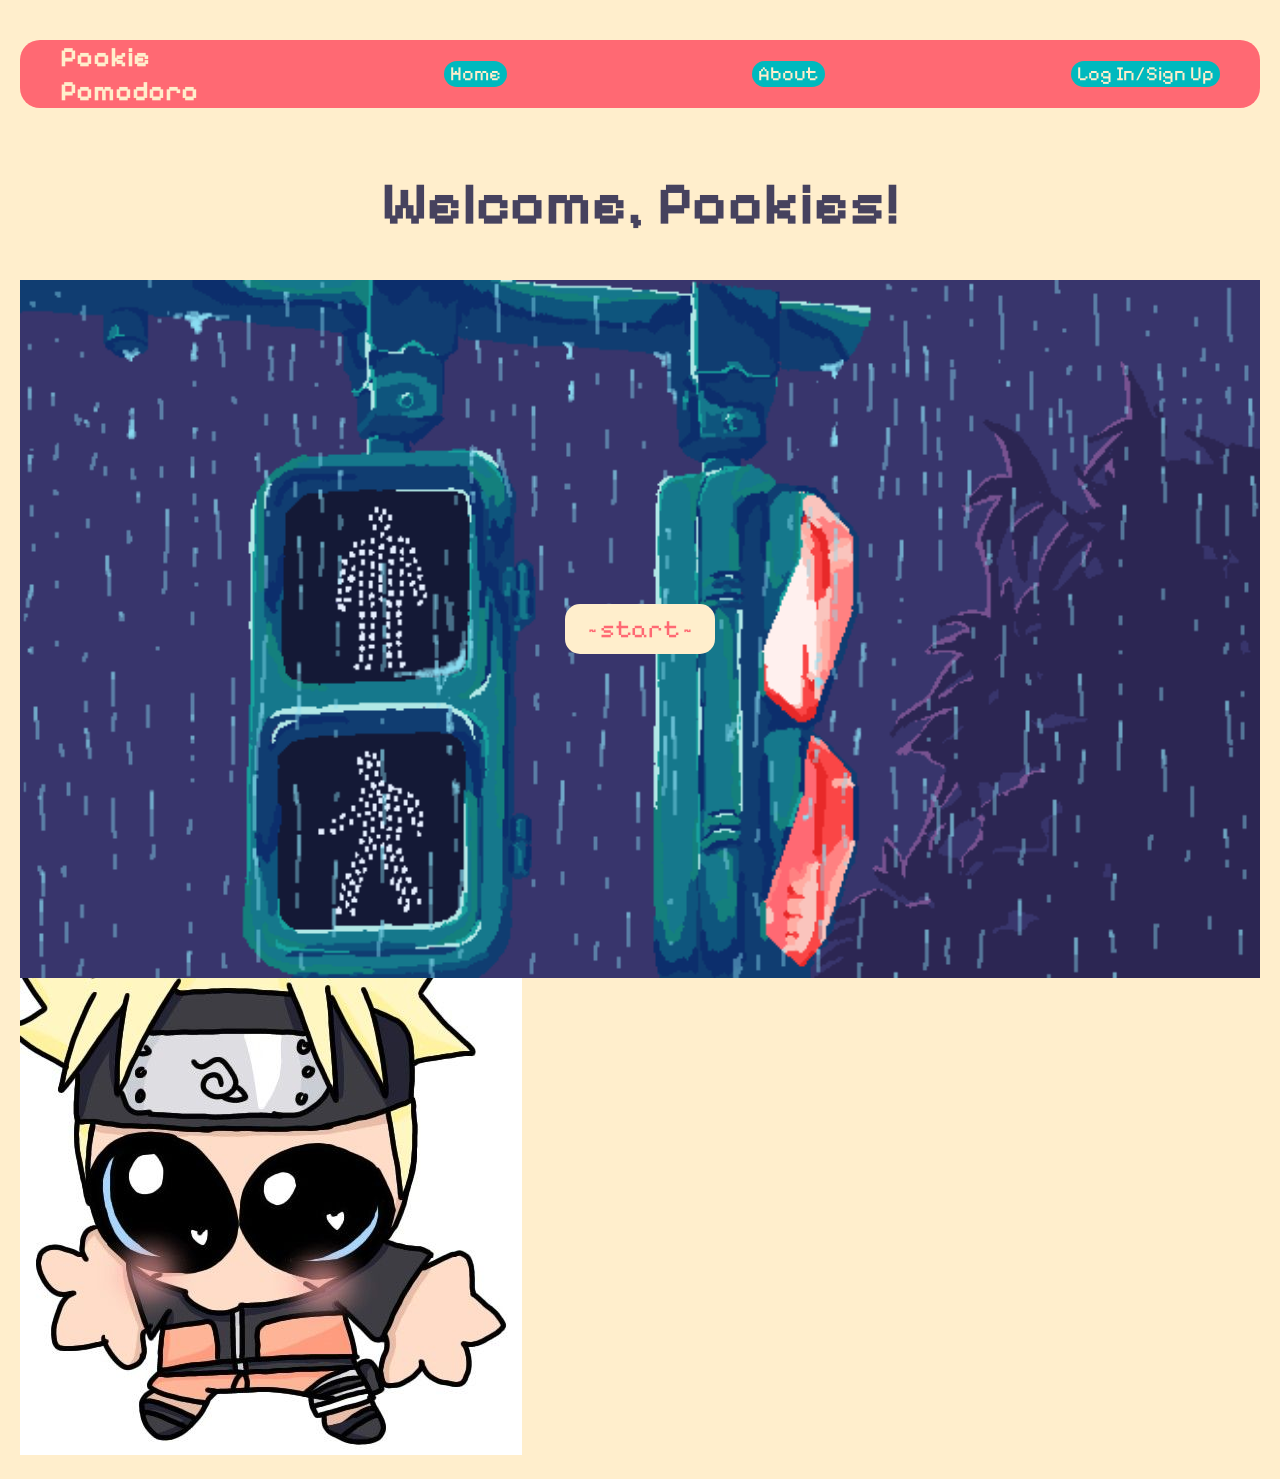
==== index.html @ 42515e3d "Add files via upload" ====
<!doctype html>
<html>
  <head>
    <title>Pookie Pomodoro!</title>
    <meta charset="UTF-8" />
    <meta
      name="description"
      content="Productivity site for to do lists, timers and tracking progress."
    />
    <meta
      name="keywords"
      content="pomodoro, timer, to do lists, tracker, productivity"
    />
    <meta name="author" content="Brianna Steakley" />
    <meta http-equiv="X-UA-Compatible" content="IE=edge" />
    <meta name="viewport" content="width=device-width, initial-scale=1.0" />
    <link rel="stylesheet" href="CSS/style.css" />
    <link
      href="https://fonts.googleapis.com/css2?family=Pixelify+Sans:wght@400..700&display=swap"
      rel="stylesheet"
    />
    <link
      href="https://fonts.googleapis.com/css2?family=Indie+Flower&family=Pixelify+Sans:wght@400..700&display=swap"
      rel="stylesheet"
    />
  </head>
  <body>
    <nav class="navbar">
      <ul>
        <div class="logo">Pookie<br />Pomodoro</div>
        <!--fullscreen button-->
        <!-- AFTER SIGN IN BE ABLE TO:
                - music pop up box: change music, volume, add spotify/youtube playlist
                - edit to do list
                - see progress statistics-->
        <a href="index.html"><button>Home</button></a>
        <a href="about.html"><button>About</button></a>
        <a href="login-signup.html"><button>Log In/Sign Up</button></a>
      </ul>
    </nav>
    <h1>Welcome, Pookies!</h1>
    <div class="image-start">
      <img
        src="Animations/stop_light.gif"
        alt="Stop Light Animation"
        class="full-screen-img"
      />
      <a href="dashboard.html">
        <button class="start button">~start~</button>
      </a>
    </div>
    <img
      src="Images/placeholder-image.jpg"
      alt="Placeholder for a character animation"
    />
    <script src="example.js"></script>
  </body>
</html>
---- CSS/style.css ----
body {
    background-color: #FFEECC;
    margin: 20px; 
cursor: url("../Images/cursor.png"), auto;}

main{
    margin: 20px;
}

h1{
    color: #46425E; 
    font-family: "Pixelify Sans", sans-serif;
    font-size: 60px;
    text-align: center;
}

.navbar ul{
    list-style-type: none; /*remove bulletpoints*/
    font-family: "Pixelify Sans", sans-serif;
    font-size: 20px;
    text-decoration: none; /*remove underline*/
    background-color: #FF6973;
    overflow: hidden;
    border-radius: 20px; /*rounded corners*/
    display: flex;
    align-items: center;
    justify-content: space-between;
    width: 100%;
    padding-right: 40px;

}

/*hover color*/
.navbar button:hover{ /*changes color of link when hovered over*/
    color: #46425E
}

.navbar {
    display: flex;
    justify-content: space-between;
    align-items: center;
    width: 100%;
}

.logo {
    color: #FFEECC;
    font-family: "Pixelify Sans", sans-serif;
    font-size: 28px;
    font-weight: 700;
}


.navbar button{
    font-size: 20px;
    background-color: #00B9BE;
    color: #FFEECC;
    font-family: "Pixelify Sans", sans-serif;
    border-radius: 15px; 
    border: none;
}

.full-screen-img {
    width: 100%;
    height: auto;
    display: block;
}

.image-start {
    position: relative;
    width: 100%;
}

.image-start img {
    display: block;
    width: 100%;
}

.start {
    position: absolute;
    top: 50%;
    left: 50%;
    transform: translate(-50%, -50%);

    font-family: "Pixelify Sans", sans-serif;
    background-color: #FFEECC;
    border: none;
    font-size: 25px;
    text-align: center;
    text-decoration: none;
    border-radius: 15px;
    color: #FF6973;
    padding: 10px 20px;
}

/* hover color */
.start:hover {
    color: #00B9BE;
}

h2{
        color: #FF6973; 
    font-family: "Pixelify Sans", sans-serif;
    font-size: 30px;
    text-align: center;
}

h3{
    color: #FF6973; 
    font-family: "Pixelify Sans", sans-serif;
    font-size: 30px;
}

p{
        font-family: "Indie Flower", sans-serif;
        color: #46425E; 
}
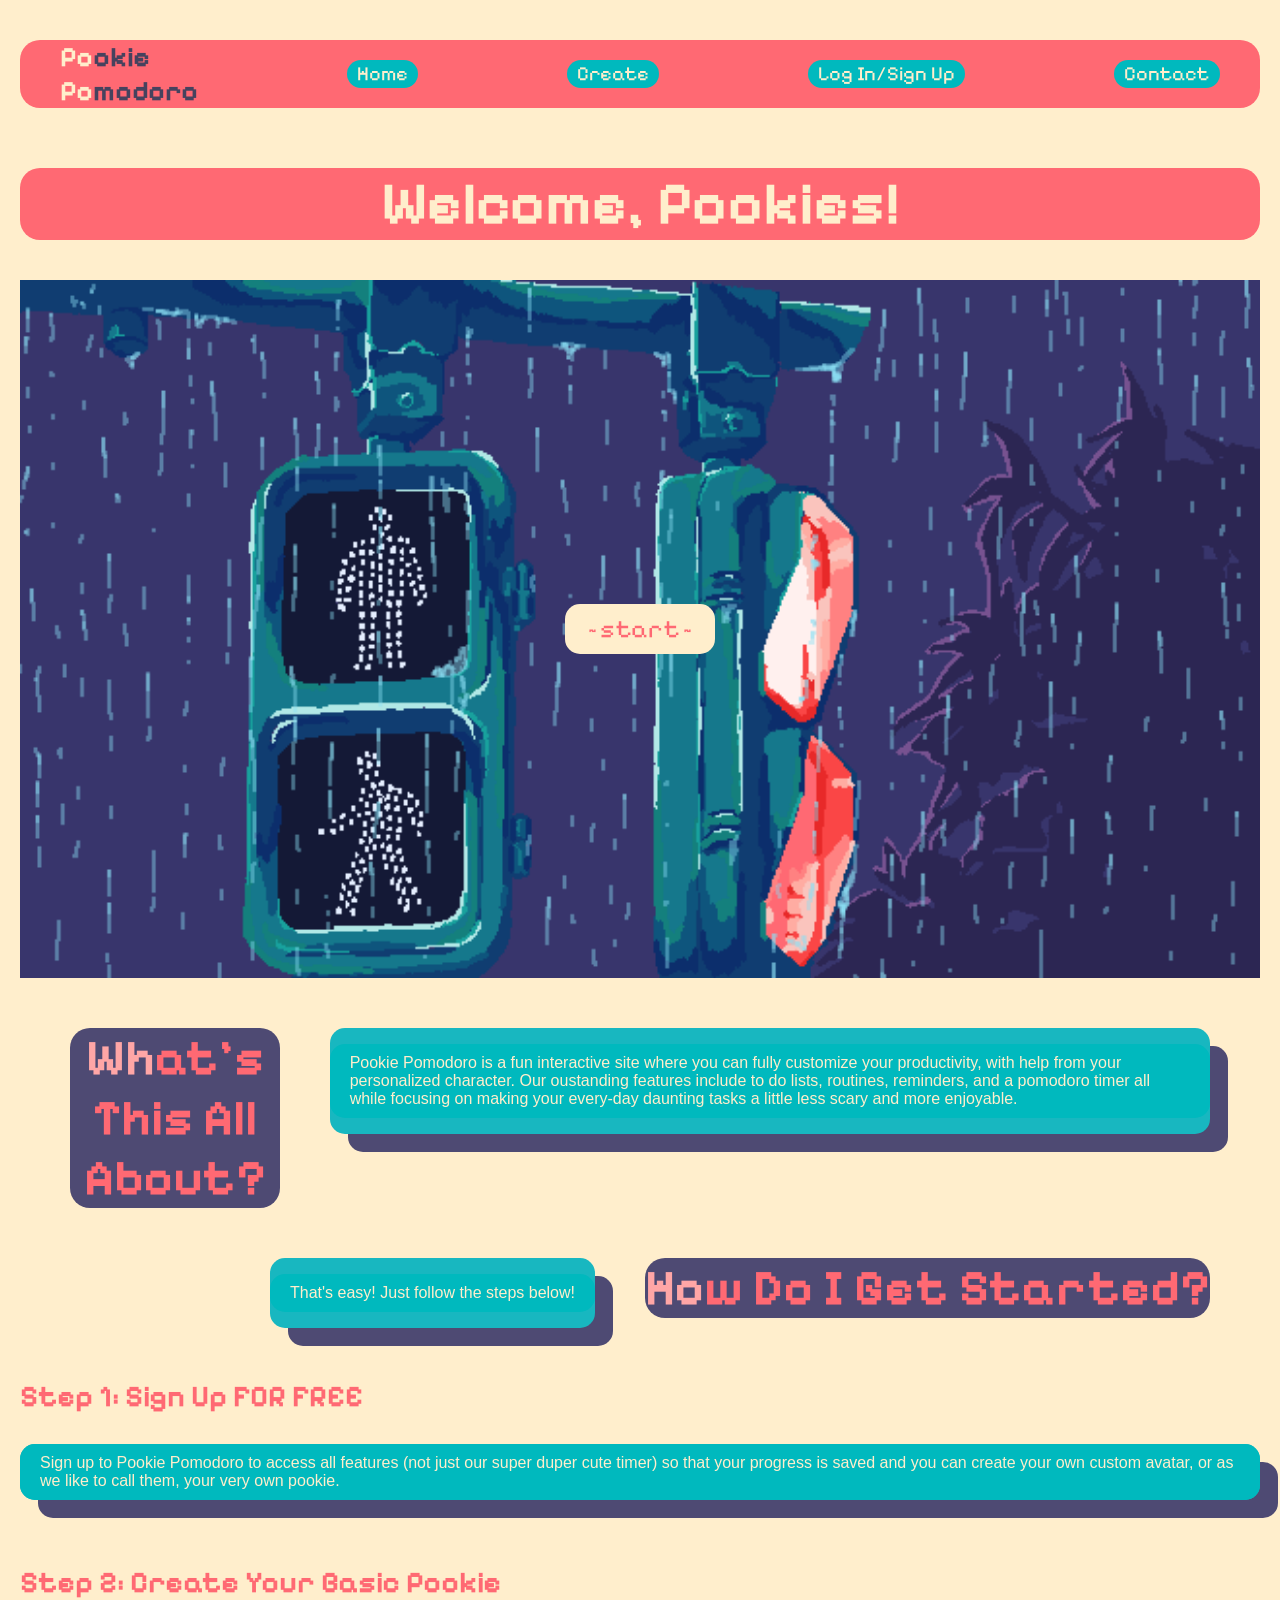
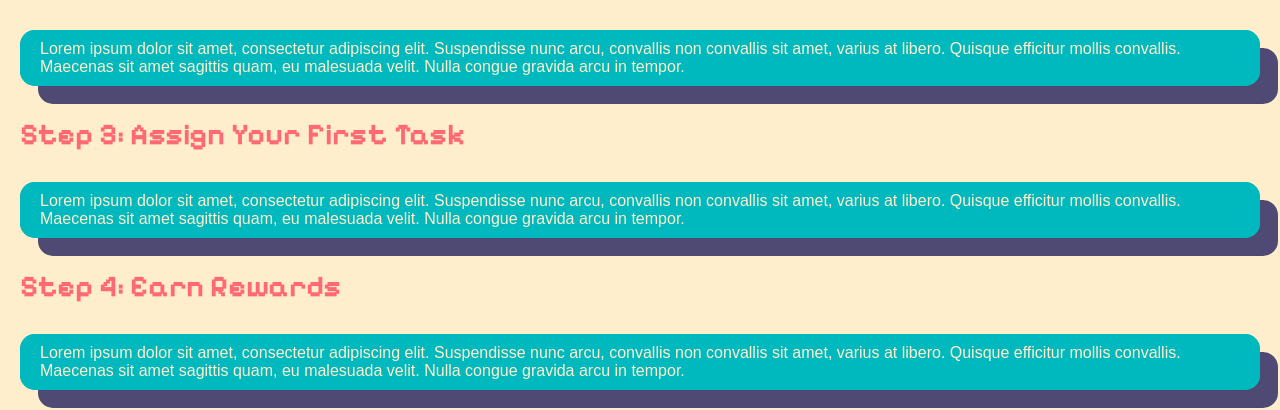
==== commit 88087899: "Add files via upload Attempt 2 Mastery Assessment 1" ====
--- a/index.html
+++ b/index.html
@@ -1,5 +1,5 @@
 <!doctype html>
-<html>
+<html lang="en">
   <head>
     <title>Pookie Pomodoro!</title>
     <meta charset="UTF-8" />
@@ -15,44 +15,118 @@
     <meta http-equiv="X-UA-Compatible" content="IE=edge" />
     <meta name="viewport" content="width=device-width, initial-scale=1.0" />
     <link rel="stylesheet" href="CSS/style.css" />
+    <!-- font for heading/titles/buttons -->
     <link
       href="https://fonts.googleapis.com/css2?family=Pixelify+Sans:wght@400..700&display=swap"
       rel="stylesheet"
     />
+    <!-- font for body text -->
     <link
       href="https://fonts.googleapis.com/css2?family=Indie+Flower&family=Pixelify+Sans:wght@400..700&display=swap"
       rel="stylesheet"
     />
   </head>
   <body>
+    <!-- navigation bar for: logo, home link, login/sign up link, etc.  -->
     <nav class="navbar">
       <ul>
-        <div class="logo">Pookie<br />Pomodoro</div>
-        <!--fullscreen button-->
-        <!-- AFTER SIGN IN BE ABLE TO:
-                - music pop up box: change music, volume, add spotify/youtube playlist
-                - edit to do list
-                - see progress statistics-->
-        <a href="index.html"><button>Home</button></a>
-        <a href="about.html"><button>About</button></a>
-        <a href="login-signup.html"><button>Log In/Sign Up</button></a>
+        <li class="logo">
+          <!-- span used to assign specific portion of text to a different color -->
+          Po<span class="color1">okie</span><br />Po<span class="color1"
+            >modoro</span
+          >
+        </li>
+        <li>
+          <a href="index.html">Home</a>
+        </li>
+        <li>
+          <a href="">Create</a>
+          <!--Page takes you to the basic pomodoro timer accessible without signing up-->
+        </li>
+        <li>
+          <a href="">Log In/Sign Up</a>
+          <!--When signed in, access more features like settings, dashboard, character customization, productivity tracker, etc.-->
+        </li>
+        <li>
+          <a href="">Contact</a>
+          <!--Contact form-->
+        </li>
       </ul>
     </nav>
     <h1>Welcome, Pookies!</h1>
     <div class="image-start">
+      <!-- css added to adjust image proportionaly to the size of the page-->
       <img
         src="Animations/stop_light.gif"
         alt="Stop Light Animation"
         class="full-screen-img"
       />
-      <a href="dashboard.html">
-        <button class="start button">~start~</button>
-      </a>
+      <a href="" class="start button">~start~</a>
+      <!-- link styled like a button-->
     </div>
-    <img
-      src="Images/placeholder-image.jpg"
-      alt="Placeholder for a character animation"
-    />
-    <script src="example.js"></script>
+    <!--The About Section-->
+    <div class="about-section">
+      <div class="about-header">
+        <h2>Wh<span class="color2">at's This All About?</span></h2>
+      </div>
+      <div class="info-box">
+        <p>
+          Pookie Pomodoro is a fun interactive site where you can fully
+          customize your productivity, with help from your personalized
+          character. Our oustanding features include to do lists, routines,
+          reminders, and a pomodoro timer all while focusing on making your
+          every-day daunting tasks a little less scary and more enjoyable.
+        </p>
+      </div>
+    </div>
+    <div class="start-section">
+      <div class="start-header">
+        <h2>Ho<span class="color2">w Do I Get Started?</span></h2>
+      </div>
+      <div class="info-box">
+        <p>That's easy! Just follow the steps below!</p>
+      </div>
+    </div>
+    <h3>Step 1: Sign Up FOR FREE</h3>
+    <div class="info-box">
+      <p>
+        Sign up to Pookie Pomodoro to access all features (not just our super
+        duper cute timer) so that your progress is saved and you can create your
+        own custom avatar, or as we like to call them, your very own pookie.
+      </p>
+    </div>
+    <br />
+    <h3>Step 2: Create Your Basic Pookie</h3>
+    <div class="info-box">
+      <p>
+        <!-- placeholder text, will be about the process of creating a custom avatar or pookie  -->
+        Lorem ipsum dolor sit amet, consectetur adipiscing elit. Suspendisse
+        nunc arcu, convallis non convallis sit amet, varius at libero. Quisque
+        efficitur mollis convallis. Maecenas sit amet sagittis quam, eu
+        malesuada velit. Nulla congue gravida arcu in tempor.
+      </p>
+    </div>
+    <h3>Step 3: Assign Your First Task</h3>
+    <div class="info-box">
+      <p>
+        <!-- placeholder text, will be about the process of creating tasks/to dos, expectations, and recomendations for maximum productivity  -->
+        Lorem ipsum dolor sit amet, consectetur adipiscing elit. Suspendisse
+        nunc arcu, convallis non convallis sit amet, varius at libero. Quisque
+        efficitur mollis convallis. Maecenas sit amet sagittis quam, eu
+        malesuada velit. Nulla congue gravida arcu in tempor.
+      </p>
+    </div>
+    <h3>Step 4: Earn Rewards</h3>
+    <div class="info-box">
+      <p>
+        <!-- placeholder text, will be about how to earn rewards, what they are for, and how to use them  -->
+        Lorem ipsum dolor sit amet, consectetur adipiscing elit. Suspendisse
+        nunc arcu, convallis non convallis sit amet, varius at libero. Quisque
+        efficitur mollis convallis. Maecenas sit amet sagittis quam, eu
+        malesuada velit. Nulla congue gravida arcu in tempor.
+      </p>
+    </div>
+    <!-- includes some example console output when inspecting the site  -->
+    <script src="JavaScript/example.js"></script>
   </body>
 </html>
--- a/CSS/style.css
+++ b/CSS/style.css
@@ -1,24 +1,32 @@
+/*Whole page */
+
 body {
     background-color: #FFEECC;
     margin: 20px; 
-cursor: url("../Images/cursor.png"), auto;}
-
-main{
-    margin: 20px;
+    /*changes cursor to specified file*/
+    cursor: url("../Images/chiikawa normal.cur"), auto;
 }
 
-h1{
-    color: #46425E; 
-    font-family: "Pixelify Sans", sans-serif;
-    font-size: 60px;
-    text-align: center;
+a,
+button,
+.start {
+    /*changes pointer to specified file when hovering over buttons/
+    interacting with links*/
+    cursor: url("../Images/chiikawa link.cur"), pointer;
+}
+
+/*top of the page: Logo, Navbar, and Header 1*/
+
+.navbar {
+    display: flex; /*makes items line up horizontally*/
+    justify-content: space-between; /*lines up first element on the left and the last on the right, others equally spaced*/
+    align-items: center; /*elements site on the same line horizontally*/
+    width: 100%; 
 }
 
 .navbar ul{
     list-style-type: none; /*remove bulletpoints*/
-    font-family: "Pixelify Sans", sans-serif;
     font-size: 20px;
-    text-decoration: none; /*remove underline*/
     background-color: #FF6973;
     overflow: hidden;
     border-radius: 20px; /*rounded corners*/
@@ -30,78 +38,83 @@
 
 }
 
-/*hover color*/
-.navbar button:hover{ /*changes color of link when hovered over*/
-    color: #46425E
+
+.navbar a {
+    background-color: #00B9BE;
+    color: #FFEECC;
+    text-decoration: none; /*remove underline*/
+    padding: 2px 10px;
+    border-radius: 15px;
+    font-family: "Pixelify Sans", sans-serif;
 }
 
-.navbar {
-    display: flex;
-    justify-content: space-between;
-    align-items: center;
-    width: 100%;
+.navbar a:hover { /*changes color of link when hovered over*/
+    color: #46425E;
 }
 
-.logo {
+.logo { /*logo in nav bar*/
     color: #FFEECC;
     font-family: "Pixelify Sans", sans-serif;
     font-size: 28px;
     font-weight: 700;
 }
 
-
-.navbar button{
-    font-size: 20px;
-    background-color: #00B9BE;
-    color: #FFEECC;
-    font-family: "Pixelify Sans", sans-serif;
-    border-radius: 15px; 
-    border: none;
+.color1{ /*dual tone of the logo*/
+    color: #46425E;
 }
 
-.full-screen-img {
+h1{ /*Welcome Pookies Header*/
+    background-color: #FF6973;
+    color: #FFEECC; 
+    font-family: "Pixelify Sans", sans-serif;
+    font-size: 60px;
+    text-align: center;
+    border-radius: 20px; 
+}
+
+/*Animated Image Section*/
+
+.full-screen-img { /*adjusts size of image to the parent container*/
     width: 100%;
-    height: auto;
+    height: auto; /*adjusts hight to be proportional to the width*/
     display: block;
 }
 
 .image-start {
-    position: relative;
+    position: relative; /*Allows button to be placed on top*/
     width: 100%;
 }
 
-.image-start img {
-    display: block;
-    width: 100%;
-}
-
-.start {
+.start { 
     position: absolute;
-    top: 50%;
-    left: 50%;
-    transform: translate(-50%, -50%);
-
+    top: 50%; /*moves button halfway down the image*/
+    left: 50%; /*moves button halfway over fromthe left of the image*/
+    transform: translate(-50%, -50%); /*centers start button*/
     font-family: "Pixelify Sans", sans-serif;
     background-color: #FFEECC;
     border: none;
     font-size: 25px;
-    text-align: center;
+    text-align: center; 
     text-decoration: none;
     border-radius: 15px;
     color: #FF6973;
     padding: 10px 20px;
 }
 
-/* hover color */
-.start:hover {
+
+.start:hover { /* hover color for start button*/
     color: #00B9BE;
 }
 
 h2{
-        color: #FF6973; 
+    color: #ffb0a3; 
     font-family: "Pixelify Sans", sans-serif;
-    font-size: 30px;
+    font-size: 40px;
     text-align: center;
+}
+
+.color2{ /*dual tone of h2*/
+    color: #FF6973;
 }
 
 h3{
@@ -110,7 +123,66 @@
     font-size: 30px;
 }
 
-p{
-        font-family: "Indie Flower", sans-serif;
-        color: #46425E; 
+p{ 
+    font-family: "Indie Flower", sans-serif;
+    color: #FFEECC; 
+    background-color: #00B9BE;
+    padding: 10px 20px;
+    border-radius: 15px;
+
+}
+
+.info-box {
+    background-color: #18B7C0;
+    border-radius: 15px;
+    box-shadow: 18px 18px 0 #4E4A73;
+}
+
+/*The about section includes:
+What's This all about and a text box*/
+
+.about-section {
+    display: flex;
+    align-items: flex-start;
+    gap: 50px;
+    margin: 50px;
+}
+
+.about-header { /*adds a purple shadow displaced behind the blue background of the text*/
+    background-color: #4E4A73;
+    border-radius: 20px;
+    min-width: 200px;
+    text-align: center;
+}
+
+.about-header h2 {
+    color: #FFA6A6;
+    font-family: "Pixelify Sans", sans-serif;
+    font-size: 50px;
+    margin: 0;
+}
+
+
+/*This is for the How Do I Get Started section, 
+similar functions as about section*/
+.start-section {
+    display: flex;
+    align-items: flex-start;
+    flex-direction: row-reverse; /*flips the header and text positions to be opposite (header right, text left)*/
+    gap: 50px;
+    margin: 50px;
+}
+
+.start-header {
+    background-color: #4E4A73;
+    border-radius: 20px;
+    min-width: 200px;
+    text-align: center;
+}
+
+.start-header h2 {
+    color: #FFA6A6;
+    font-family: "Pixelify Sans", sans-serif;
+    font-size: 50px;
+    margin: 0;
 }
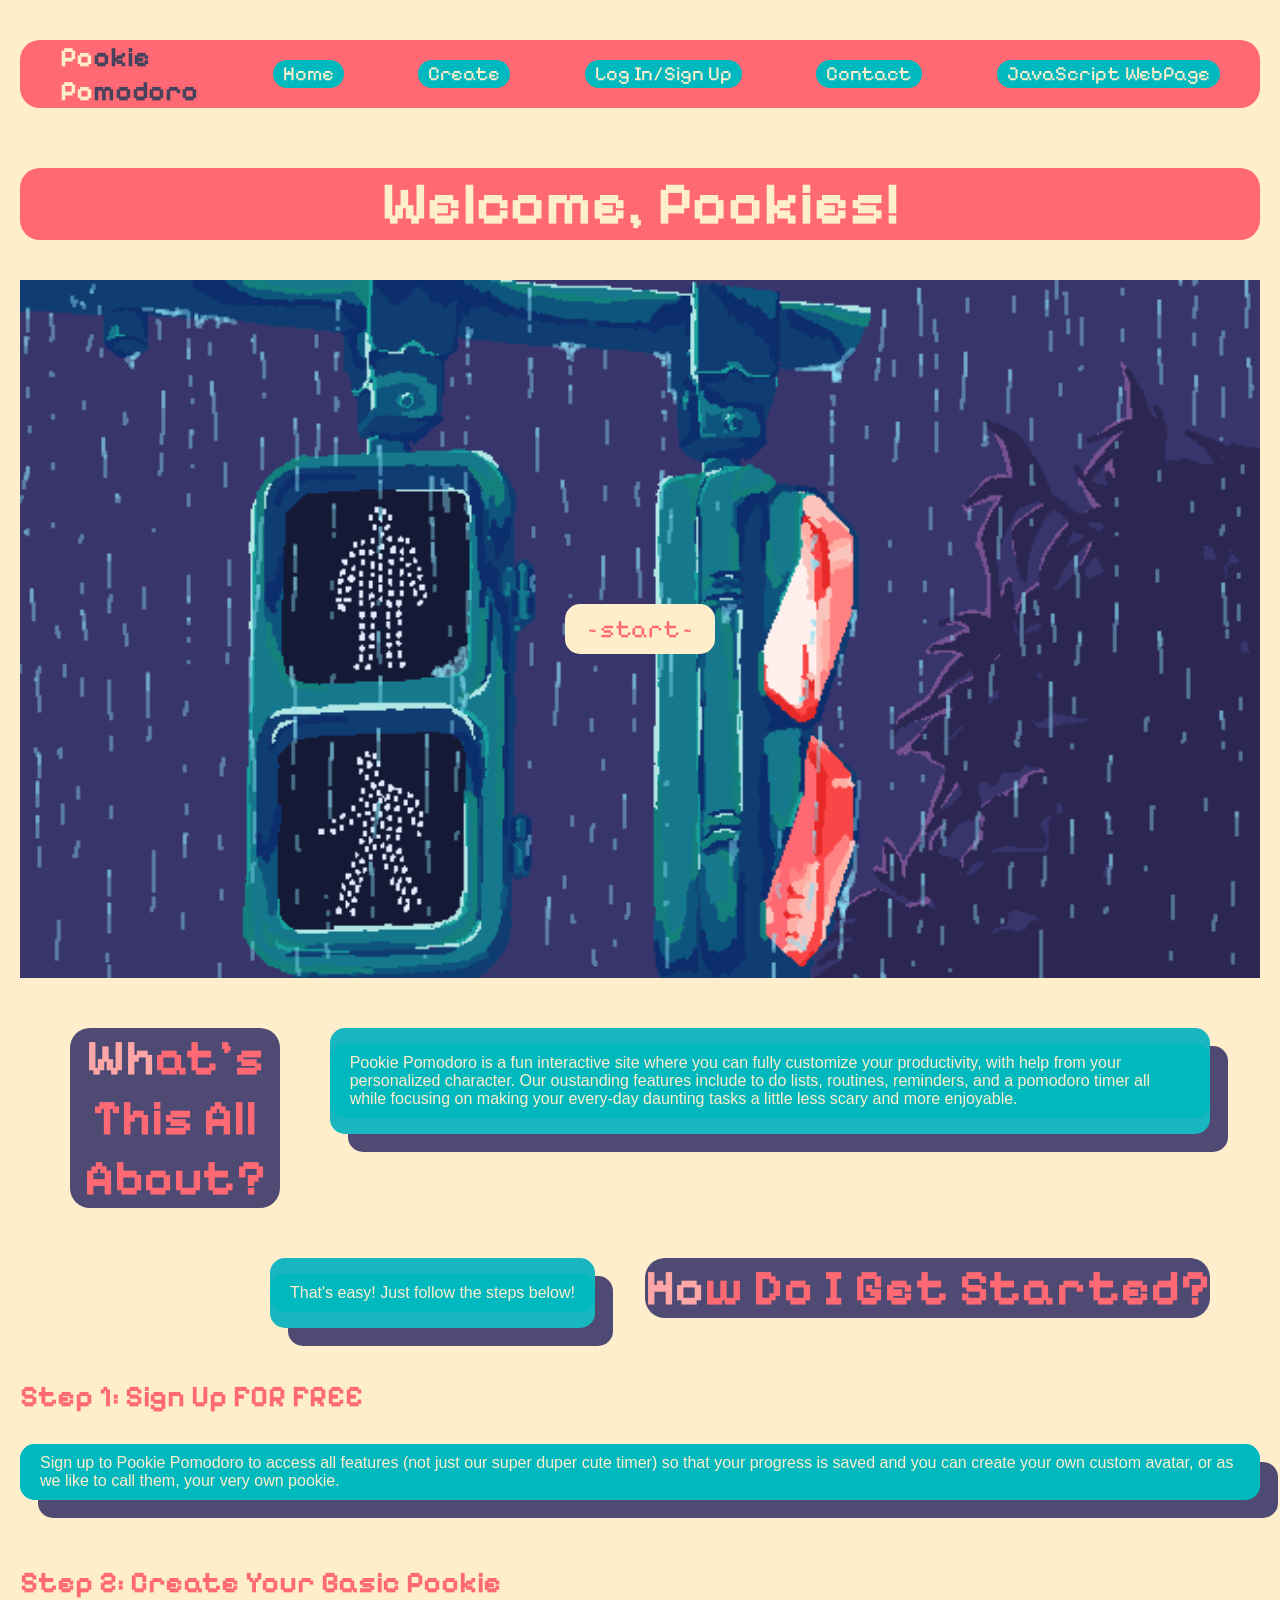
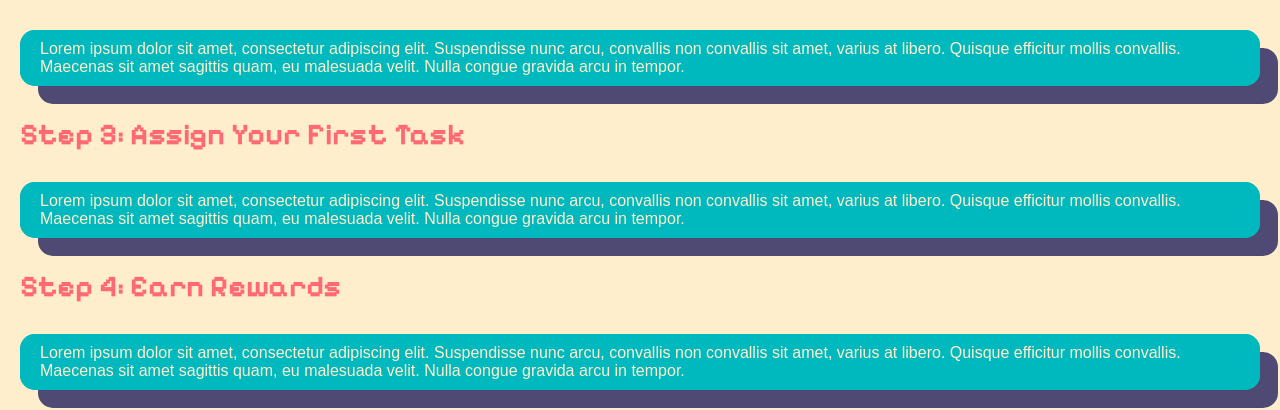
==== commit 01c5a09c: "Update index.html" ====
--- a/index.html
+++ b/index.html
@@ -50,6 +50,10 @@
         <li>
           <a href="">Contact</a>
           <!--Contact form-->
+        </li>
+        <li>
+          <a href="manipulatingDOM.html">JavaScript WebPage</a>
+          <!--JAVASCRIPT WEBSITE LINK-->
         </li>
       </ul>
     </nav>
@@ -127,6 +131,9 @@
       </p>
     </div>
     <!-- includes some example console output when inspecting the site  -->
-    <script src="JavaScript/example.js"></script>
+    <!--<script src="JavaScript/example.js"></script> -->
+    <!--<script src="JavaScript/stringsOperatorLoops.js"></script>  </body> -->
+    <!--<script src="JavaScript/evenOrOdd.js"></script> -->
+    <script src="JavaScript/arraysTryCatch.js"></script>
   </body>
 </html>
--- a/CSS/style.css
+++ b/CSS/style.css
@@ -1,4 +1,5 @@
 /*Whole page */
+
 
 body {
     background-color: #FFEECC;
@@ -185,4 +186,117 @@
     font-family: "Pixelify Sans", sans-serif;
     font-size: 50px;
     margin: 0;
-}+}
+
+/* ContactUs Page - Form */
+#contactForm {
+  width: 60%;
+  margin: 30px auto;
+  padding: 25px;
+  border-radius: 15px;
+}
+
+/* Applies font and text color to the entire contact form */
+#contactForm {
+    font-family: "Indie Flower", sans-serif;
+  color: #46425e;
+      font-size: 20px;
+
+}
+
+/* Text Inputs */
+/* Styles text inside form boxes */
+#contactForm input[type="text"],
+#contactForm select,
+#contactForm textarea {
+  font-family: "Indie Flower", cursive;
+  font-size: 18px;
+  color: #FFEECC;
+
+  background-color: #00B9BE;
+  border: 2px solid #46425E;
+  border-radius: 8px;
+  padding: 10px;
+}
+
+/*change color of radio button and checkbox when clicked*/
+#contactForm input[type="radio"],
+#contactForm input[type="checkbox"] {
+  accent-color: #ff6973;
+}
+
+
+/* Changes the text box border when the user clicks inside it */
+#contactForm input[type="text"]:focus {
+  outline: none;
+  border-color: #00b9be;
+}
+
+
+/* Message text area */
+#message {
+  width: 95%;
+  padding: 10px;
+  border: 2px solid #ff6973;
+  border-radius: 8px;
+  font-size: 16px;
+  resize: vertical;
+}
+
+
+/* Changes the text area border when selected */
+#message:focus {
+  outline: none;
+  border-color: #00b9be;
+}
+
+
+/* Drop-down Menu */
+#contactReason {
+  padding: 8px;
+  border: 2px solid #ff6973;
+  border-radius: 8px;
+  font-size: 15px;
+}
+
+
+/* Radio Buttons */
+#contactForm input[type="radio"] {
+  margin-right: 5px;
+  cursor: pointer;
+}
+
+
+/* Checkboxes */
+#contactForm input[type="checkbox"] {
+  margin-right: 5px;
+  cursor: pointer;
+}
+
+
+/* Labels next to radio buttons and checkboxes */
+#contactForm label {
+  margin-right: 15px;
+}
+
+
+/* Reset and Submit Buttons */
+#resetButton,
+#submitButton {
+  padding: 10px 20px;
+  margin: 5px;
+  border: none;
+  border-radius: 8px;
+  background-color: #ff6973;
+    color: #FFEECC; 
+  font-size: 16px;
+  cursor: pointer;
+    font-family: "Indie Flower", cursive;
+}
+
+
+/* Changes button color when mouse hovers over it */
+#resetButton:hover,
+#submitButton:hover {
+  background-color: #00b9be;
+}
